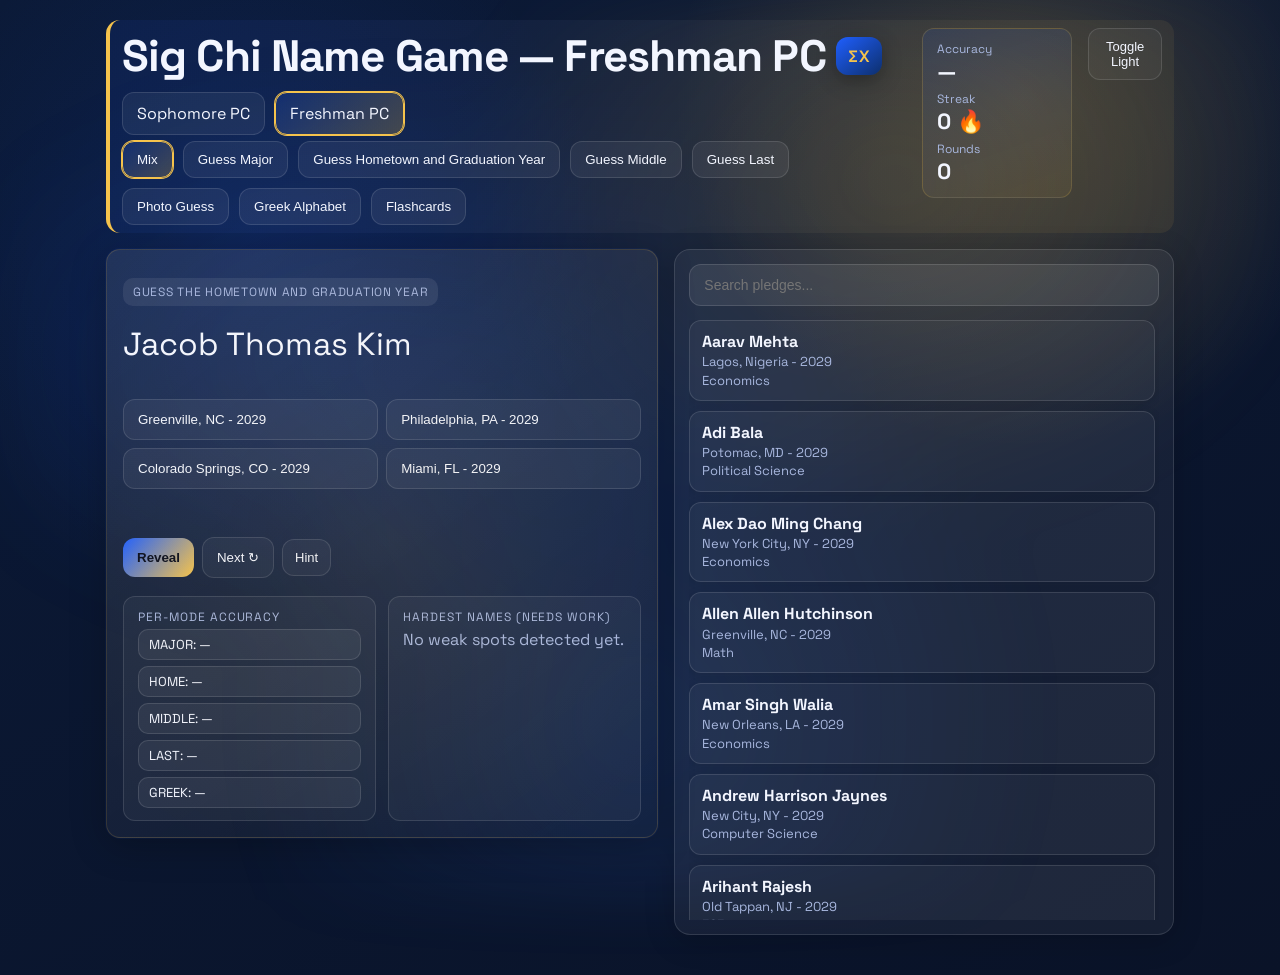
==== freshmen.html @ 08cf3174 "freshsman perm" ====
<!DOCTYPE html>
<html lang="en">
<head>
  <meta charset="UTF-8">
  <meta name="viewport" content="width=device-width, initial-scale=1.0">
  <title>Sig Chi Name Game — Freshman PC</title>
  <link rel="stylesheet" href="style.css">
  <link rel="preconnect" href="https://fonts.googleapis.com">
  <link rel="preconnect" href="https://fonts.gstatic.com" crossorigin>
  <link href="https://fonts.googleapis.com/css2?family=Space+Grotesk:wght@400;500;600;700&family=Manrope:wght@500;700&display=swap" rel="stylesheet">
</head>
<body>
  <div class="bg-gradient"></div>
  <main class="app">
    <header class="hero">
      <div>
        <div class="title-line">
          <h1>Sig Chi Name Game — Freshman PC</h1>
          <span class="crest-chip" aria-hidden="true">ΣΧ</span>
        </div>
        <nav class="year-nav" aria-label="Select pledge class">
          <a class="chip" href="index.html">Sophomore PC</a>
          <a class="chip active" aria-current="page" href="freshmen.html">Freshman PC</a>
        </nav>
        <div class="mode-buttons" role="group" aria-label="Game modes">
          <button class="chip active" data-mode="mix">Mix</button>
          <button class="chip" data-mode="major">Guess Major</button>
          <button class="chip" data-mode="home">Guess Hometown and Graduation Year</button>
          <button class="chip" data-mode="middle">Guess Middle</button>
          <button class="chip" data-mode="last">Guess Last</button>
          <button class="chip" data-mode="photo">Photo Guess</button>
          <button class="chip" data-mode="greek">Greek Alphabet</button>
          <button class="chip" data-mode="flash">Flashcards</button>
        </div>
      </div>
      <div class="stat-block">
        <div><span>Accuracy</span><strong id="stat-accuracy">—</strong></div>
        <div><span>Streak</span><strong id="stat-streak">0 🔥</strong></div>
        <div><span>Rounds</span><strong id="stat-rounds">0</strong></div>
      </div>
      <div class="toggles">
        <button id="btn-theme" class="ghost small">Toggle Light</button>
      </div>
    </header>

    <section class="game">
      <div class="card" id="card">
        <div class="card-top">
          <p class="tag" id="ask-label">Guess the major</p>
          <p class="name" id="name"></p>
          <p class="aka" id="aka"></p>
        </div>
        <div class="photo-wrap" id="photo-wrap">
          <img id="photo" alt="Pledge photo">
        </div>
        <div class="clue" id="clue"></div>
        <div class="prompt" id="prompt"></div>
        <div class="options" id="options"></div>
        <div class="reveal" id="reveal"></div>
        <div class="actions">
          <button id="btn-reveal" class="primary">Reveal</button>
          <button id="btn-next" class="ghost">Next ↻</button>
          <button id="btn-flip" class="ghost small">Flip Flash Side</button>
          <button id="btn-hint" class="ghost small">Hint</button>
          <div class="manual-score" id="manual-score">
            <button data-mark="got">I knew it ✅</button>
            <button data-mark="miss">Missed 🙃</button>
          </div>
        </div>

      <section class="dash">
        <div class="dash-card">
          <p class="label">Per-Mode Accuracy</p>
          <div class="mode-accuracy" id="mode-accuracy"></div>
        </div>
        <div class="dash-card">
          <p class="label">Hardest Names (needs work)</p>
          <div class="hardest" id="hardest"></div>
        </div>
      </section>

      </div>

      <aside class="sidebar">
        <div class="mini-search">
          <input id="filter" type="search" placeholder="Search pledges..." autocomplete="off">
        </div>
        <div class="list" id="quicklist"></div>
      </aside>
    </section>
  </main>
  <script src="data-freshmen.js"></script>
  <script src="script.js"></script>
</body>
</html>
---- style.css ----
:root {
  --bg-1: #0a1328;          /* deep Sigma Chi blue */
  --bg-2: #0b1a38;
  --accent: #f5c34c;        /* old gold */
  --accent-2: #ffd773;
  --card: rgba(255, 255, 255, 0.06);
  --card-border: rgba(255, 255, 255, 0.12);
  --text: #f3f6ff;
  --muted: #a8b7de;
  --good: #7ee0a3;
  --bad: #ff8b7c;
}

*,
*::before,
*::after {
  box-sizing: border-box;
}

body {
  margin: 0;
  min-height: 100vh;
  font-family: "Space Grotesk", "Manrope", system-ui, -apple-system, sans-serif;
  color: var(--text);
  background: radial-gradient(circle at 20% 25%, rgba(31, 95, 255, 0.12), transparent 28%),
              radial-gradient(circle at 80% 10%, rgba(245, 195, 76, 0.16), transparent 26%),
              linear-gradient(150deg, var(--bg-2), var(--bg-1)),
              repeating-linear-gradient(
                45deg,
                rgba(245, 195, 76, 0.05),
                rgba(245, 195, 76, 0.05) 10px,
                transparent 10px,
                transparent 30px
              );
}

.bg-gradient {
  position: fixed;
  inset: 0;
  background: radial-gradient(ellipse at 30% 40%, rgba(31, 95, 255, 0.12), transparent 40%),
              radial-gradient(ellipse at 70% 20%, rgba(245, 195, 76, 0.14), transparent 35%),
              radial-gradient(ellipse at 50% 80%, rgba(64, 131, 255, 0.12), transparent 45%);
  filter: blur(30px);
  z-index: -1;
}

.app {
  max-width: 1100px;
  margin: 20px auto 40px;
  padding: 0 16px;
}

.hero {
  display: flex;
  align-items: flex-start;
  justify-content: space-between;
  gap: 16px;
  margin-bottom: 16px;
  padding: 8px 12px 8px 12px;
  border-left: 4px solid var(--accent);
  background: linear-gradient(120deg, rgba(31, 95, 255, 0.08), rgba(245, 195, 76, 0.08));
  border-radius: 14px;
}

.toggles {
  display: flex;
  gap: 10px;
  flex-wrap: wrap;
  margin-left: auto;
}

.eyebrow {
  letter-spacing: 0.14em;
  text-transform: uppercase;
  font-size: 12px;
  color: var(--muted);
  margin: 0 0 6px;
}

h1 {
  margin: 0;
  font-size: clamp(30px, 6vw, 44px);
  letter-spacing: -0.02em;
}

.title-line {
  display: inline-flex;
  align-items: center;
  gap: 10px;
}

.year-nav {
  display: flex;
  gap: 10px;
  flex-wrap: wrap;
  margin: 8px 0 6px;
}

.year-nav .chip {
  text-decoration: none;
}

.crest-chip {
  display: inline-flex;
  align-items: center;
  justify-content: center;
  padding: 8px 12px;
  border-radius: 12px;
  background: linear-gradient(140deg, #1f5fff, #0d2f6c);
  color: #f5c34c;
  font-weight: 700;
  letter-spacing: 0.08em;
  box-shadow: 0 6px 20px rgba(0, 0, 0, 0.3);
}

.lede {
  color: var(--muted);
  margin: 8px 0 14px;
  max-width: 620px;
}

.mode-buttons {
  display: flex;
  flex-wrap: wrap;
  gap: 10px;
}

.chip {
  border: 1px solid var(--card-border);
  background: var(--card);
  color: var(--text);
  padding: 10px 14px;
  border-radius: 12px;
  cursor: pointer;
  transition: transform 0.15s ease, border-color 0.15s ease, box-shadow 0.15s ease;
}

.chip:hover {
  transform: translateY(-1px);
  border-color: rgba(255, 255, 255, 0.25);
}

.chip.active {
  border-color: var(--accent);
  box-shadow: 0 0 0 1px var(--accent);
  background: linear-gradient(140deg, rgba(31, 95, 255, 0.18), rgba(245, 195, 76, 0.22));
}

.stat-block {
  display: grid;
  grid-template-columns: repeat(auto-fit, minmax(120px, 1fr));
  gap: 6px;
  padding: 12px 14px;
  border-radius: 12px;
  background: linear-gradient(160deg, rgba(31, 95, 255, 0.12), rgba(245, 195, 76, 0.08));
  border: 1px solid rgba(245, 195, 76, 0.18);
}

.stat-block div span {
  display: block;
  color: var(--muted);
  font-size: 12px;
}

.stat-block strong {
  font-size: 22px;
  letter-spacing: -0.01em;
}

.game {
  display: grid;
  grid-template-columns: 1.05fr 0.95fr;
  gap: 16px;
  align-items: start;
}

.card {
  border: 1px solid rgba(245, 195, 76, 0.16);
  background: linear-gradient(145deg, rgba(255, 255, 255, 0.09), rgba(255, 255, 255, 0.02));
  padding: 16px;
  border-radius: 14px;
  box-shadow: 0 8px 36px rgba(0, 0, 0, 0.24), 0 0 0 1px rgba(31, 95, 255, 0.08);
  position: relative;
  overflow: hidden;
}

.card::after {
  content: "";
  position: absolute;
  inset: -20% -40%;
  background: radial-gradient(circle, rgba(245, 195, 76, 0.08), transparent 55%);
  transform: rotate(-8deg);
  pointer-events: none;
}

.card-top {
  margin-bottom: 12px;
}

.photo-wrap {
  display: none;
  margin: 8px 0 12px;
  border-radius: 12px;
  overflow: hidden;
  border: 1px solid rgba(245, 195, 76, 0.16);
  box-shadow: 0 8px 24px rgba(0,0,0,0.25);
  max-height: 320px;
  background: rgba(0,0,0,0.2);
  display: flex;
  align-items: center;
  justify-content: center;
}

.photo-wrap img {
  display: block;
  width: 100%;
  height: auto;
  max-height: 320px;
  object-fit: contain;
}

.tag {
  display: inline-flex;
  background: rgba(255, 255, 255, 0.08);
  color: var(--muted);
  padding: 6px 10px;
  border-radius: 10px;
  font-size: 12px;
  letter-spacing: 0.06em;
  text-transform: uppercase;
}

.name {
  font-size: clamp(26px, 3vw, 32px);
  margin: 6px 0 2px;
}

.aka {
  color: var(--muted);
  margin: 0 0 10px;
}

.clue {
  display: inline-flex;
  align-items: center;
  gap: 8px;
  padding: 8px 12px;
  margin-bottom: 12px;
  background: rgba(255, 255, 255, 0.06);
  border: 1px dashed var(--card-border);
  border-radius: 12px;
  color: var(--muted);
  font-size: 14px;
}

.clue strong {
  color: var(--text);
  letter-spacing: 0.01em;
}

.prompt {
  display: none;
  grid-template-columns: repeat(auto-fit, minmax(200px, 1fr));
  gap: 12px;
  padding: 14px;
  border-radius: 12px;
  border: 1px dashed var(--card-border);
  background: rgba(255, 255, 255, 0.06);
  margin-bottom: 10px;
}

.prompt .value {
  margin: 0;
  font-size: 18px;
}

.options {
  display: grid;
  grid-template-columns: repeat(auto-fit, minmax(200px, 1fr));
  gap: 8px;
  margin-bottom: 10px;
}

.option-btn {
  border: 1px solid var(--card-border);
  background: rgba(255, 255, 255, 0.05);
  color: var(--text);
  padding: 12px 14px;
  border-radius: 12px;
  cursor: pointer;
  text-align: left;
  transition: transform 0.12s ease, border-color 0.12s ease, background 0.12s ease;
}

.option-btn:hover { transform: translateY(-1px); }
.option-btn.correct { border-color: var(--accent); background: rgba(245, 195, 76, 0.18); }
.option-btn.wrong { border-color: var(--bad); background: rgba(255, 139, 124, 0.12); }
.option-btn.disabled { opacity: 0.6; pointer-events: none; }

.reveal {
  display: grid;
  grid-template-columns: repeat(auto-fit, minmax(200px, 1fr));
  gap: 10px;
  padding: 12px;
  border-radius: 12px;
  border: 1px dashed var(--card-border);
  background: rgba(255, 255, 255, 0.04);
  opacity: 0;
  transform: translateY(6px);
  transition: all 0.2s ease;
}

.reveal.visible {
  opacity: 1;
  transform: translateY(0);
}

.label {
  color: var(--muted);
  font-size: 12px;
  letter-spacing: 0.08em;
  text-transform: uppercase;
  margin: 0 0 4px;
}

.value {
  margin: 0;
  font-size: 18px;
}

.actions {
  display: flex;
  gap: 8px;
  align-items: center;
  flex-wrap: wrap;
  margin-top: 12px;
}

.primary,
.ghost,
.manual-score button {
  border: 1px solid var(--card-border);
  background: rgba(255, 255, 255, 0.06);
  color: var(--text);
  padding: 12px 14px;
  border-radius: 12px;
  cursor: pointer;
  transition: transform 0.12s ease, border-color 0.12s ease, background 0.12s ease;
}

.primary {
  background: linear-gradient(130deg, #1f5fff, #f5c34c);
  color: #0c1020;
  border: none;
  font-weight: 700;
}

.primary:hover,
.ghost:hover,
.manual-score button:hover {
  transform: translateY(-1px);
  border-color: rgba(255, 255, 255, 0.3);
}

.ghost {
  background: rgba(255, 255, 255, 0.04);
}

.small {
  padding: 10px 12px;
  font-size: 13px;
}

.manual-score {
  display: none;
  gap: 8px;
}

.manual-score button {
  padding: 10px 12px;
}

.sidebar {
  border: 1px solid var(--card-border);
  background: rgba(255, 255, 255, 0.05);
  border-radius: 16px;
  padding: 14px;
  height: 100%;
  box-shadow: 0 6px 30px rgba(0, 0, 0, 0.18);
}

.mini-search input {
  width: 100%;
  padding: 12px 14px;
  border-radius: 12px;
  border: 1px solid var(--card-border);
  background: rgba(255, 255, 255, 0.08);
  color: var(--text);
  font-size: 14px;
}

.list {
  margin-top: 14px;
  display: grid;
  grid-template-columns: repeat(auto-fit, minmax(240px, 1fr));
  gap: 10px;
  max-height: 600px;
  overflow: auto;
  padding-right: 4px;
}

.list-card {
  border: 1px solid var(--card-border);
  background: rgba(255, 255, 255, 0.04);
  border-radius: 12px;
  padding: 10px 12px;
  line-height: 1.4;
  box-shadow: 0 1px 8px rgba(0, 0, 0, 0.12);
}

.list-card strong { display: block; }
.list-card .meta { color: var(--muted); font-size: 13px; }

.dash {
  margin-top: 18px;
  display: grid;
  grid-template-columns: repeat(auto-fit, minmax(220px, 1fr));
  gap: 12px;
}

.dash-card {
  border: 1px solid var(--card-border);
  background: rgba(255, 255, 255, 0.04);
  border-radius: 12px;
  padding: 12px 14px;
  min-height: 90px;
}

.mode-accuracy,
.hardest {
  display: grid;
  gap: 6px;
}

.badge {
  display: inline-flex;
  align-items: center;
  gap: 6px;
  padding: 6px 10px;
  border-radius: 10px;
  background: rgba(255, 255, 255, 0.06);
  border: 1px solid var(--card-border);
  font-size: 13px;
}

.theme-light {
  --bg-1: #f8fbff;
  --bg-2: #e8f0ff;
  --card: rgba(0, 16, 40, 0.04);
  --card-border: rgba(0, 16, 40, 0.12);
  --text: #0c1830;
  --muted: #5b6a8d;
  --good: #1f8f58;
  --bad: #c7332c;
  background: radial-gradient(circle at 20% 25%, rgba(31, 95, 255, 0.12), transparent 28%),
              radial-gradient(circle at 80% 10%, rgba(245, 195, 76, 0.16), transparent 26%),
              linear-gradient(150deg, #f5f8ff, #e8f0ff);
}

@media (max-width: 980px) {
  .game {
    grid-template-columns: 1fr;
  }
  .hero { flex-direction: column; gap: 14px; }
}

@media (max-width: 640px) {
  body { padding-bottom: 36px; }
  .hero { padding: 10px 12px; }
  .mode-buttons { gap: 8px; }
  .chip { padding: 8px 12px; border-radius: 10px; }
  .card, .sidebar { padding: 12px; }
  .name { font-size: clamp(22px, 7vw, 28px); }
  .options { grid-template-columns: 1fr; gap: 8px; }
  .stat-block { grid-template-columns: repeat(auto-fit, minmax(120px, 1fr)); }
  .stat-block strong { font-size: 18px; }
  .app { padding: 0 12px; margin: 16px auto 36px; }
  .actions {
    gap: 8px;
    display: grid;
    grid-template-columns: repeat(auto-fit, minmax(120px, 1fr));
  }
  .primary, .ghost, .manual-score button { padding: 10px 12px; width: 100%; }
  .small { padding: 8px 10px; }
  .photo-wrap img { max-height: 260px; object-fit: cover; }
}
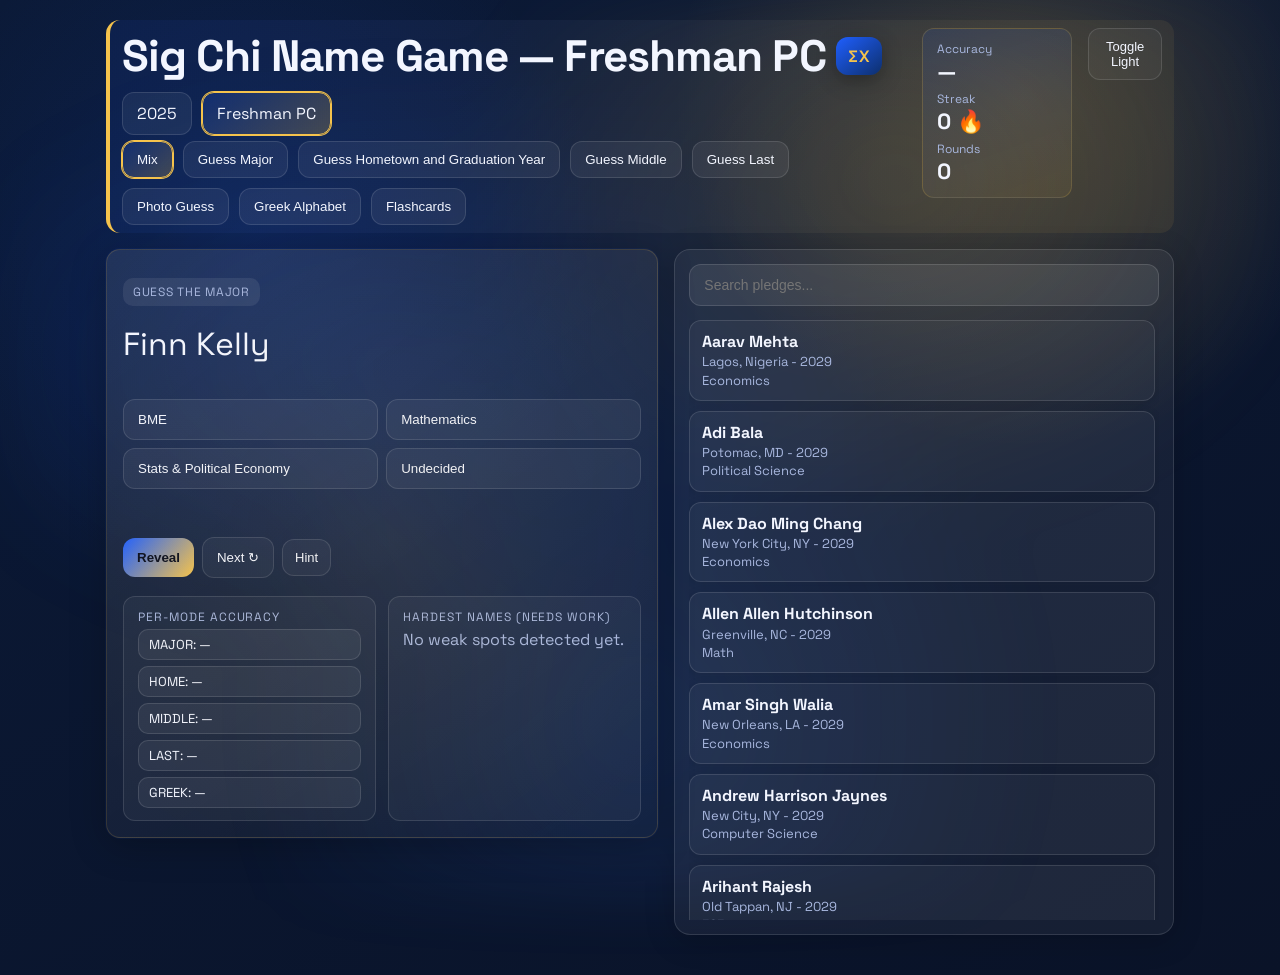
==== commit 4fa7b4f0: "rename" ====
--- a/freshmen.html
+++ b/freshmen.html
@@ -19,7 +19,7 @@
           <span class="crest-chip" aria-hidden="true">ΣΧ</span>
         </div>
         <nav class="year-nav" aria-label="Select pledge class">
-          <a class="chip" href="index.html">Sophomore PC</a>
+          <a class="chip" href="index.html">2025</a>
           <a class="chip active" aria-current="page" href="freshmen.html">Freshman PC</a>
         </nav>
         <div class="mode-buttons" role="group" aria-label="Game modes">
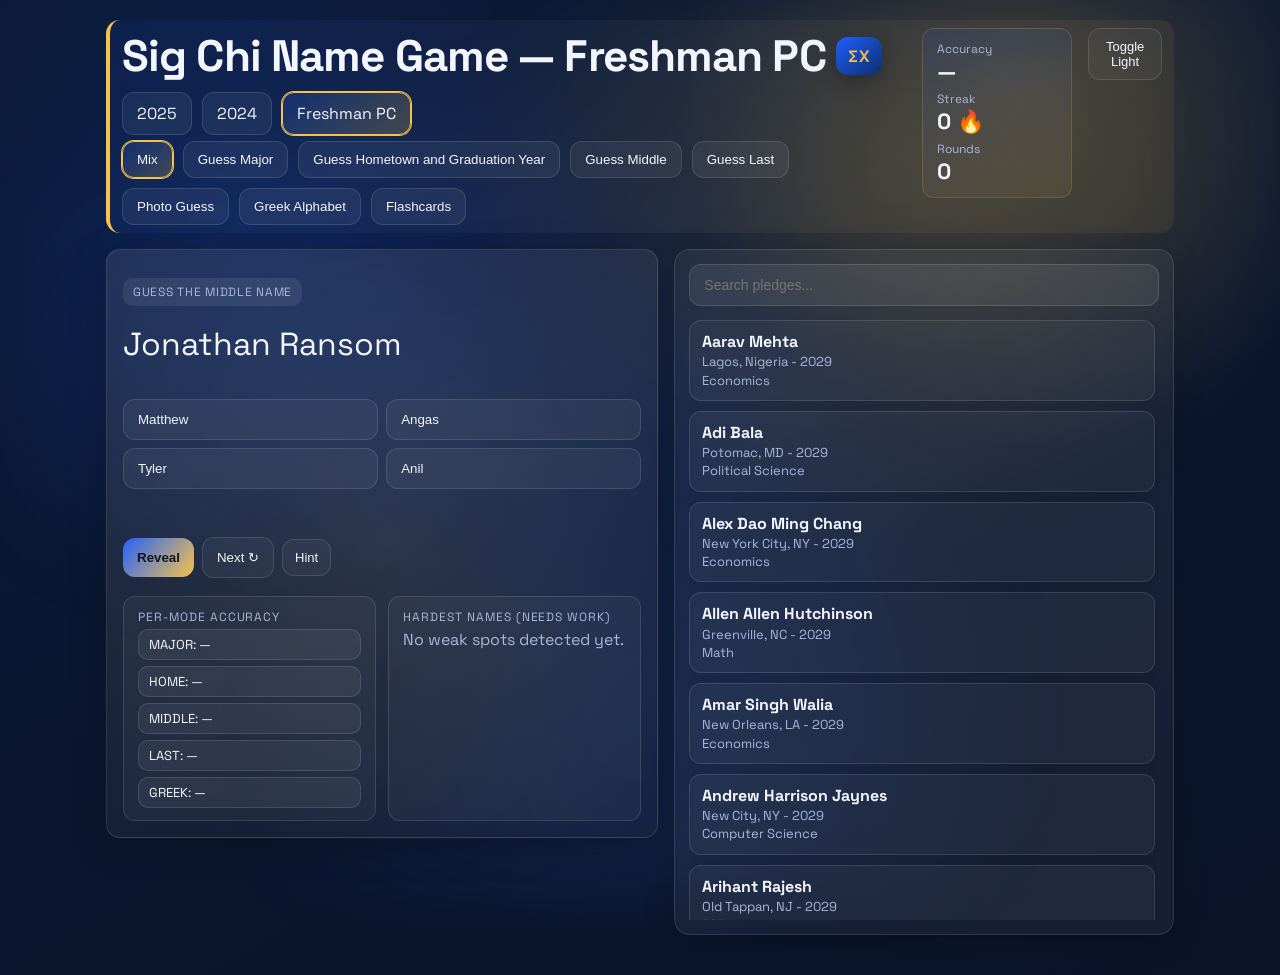
==== commit 11e4c26b: "24 pc added" ====
--- a/freshmen.html
+++ b/freshmen.html
@@ -20,6 +20,7 @@
         </div>
         <nav class="year-nav" aria-label="Select pledge class">
           <a class="chip" href="index.html">2025</a>
+          <a class="chip" href="24pc.html">2024</a>
           <a class="chip active" aria-current="page" href="freshmen.html">Freshman PC</a>
         </nav>
         <div class="mode-buttons" role="group" aria-label="Game modes">
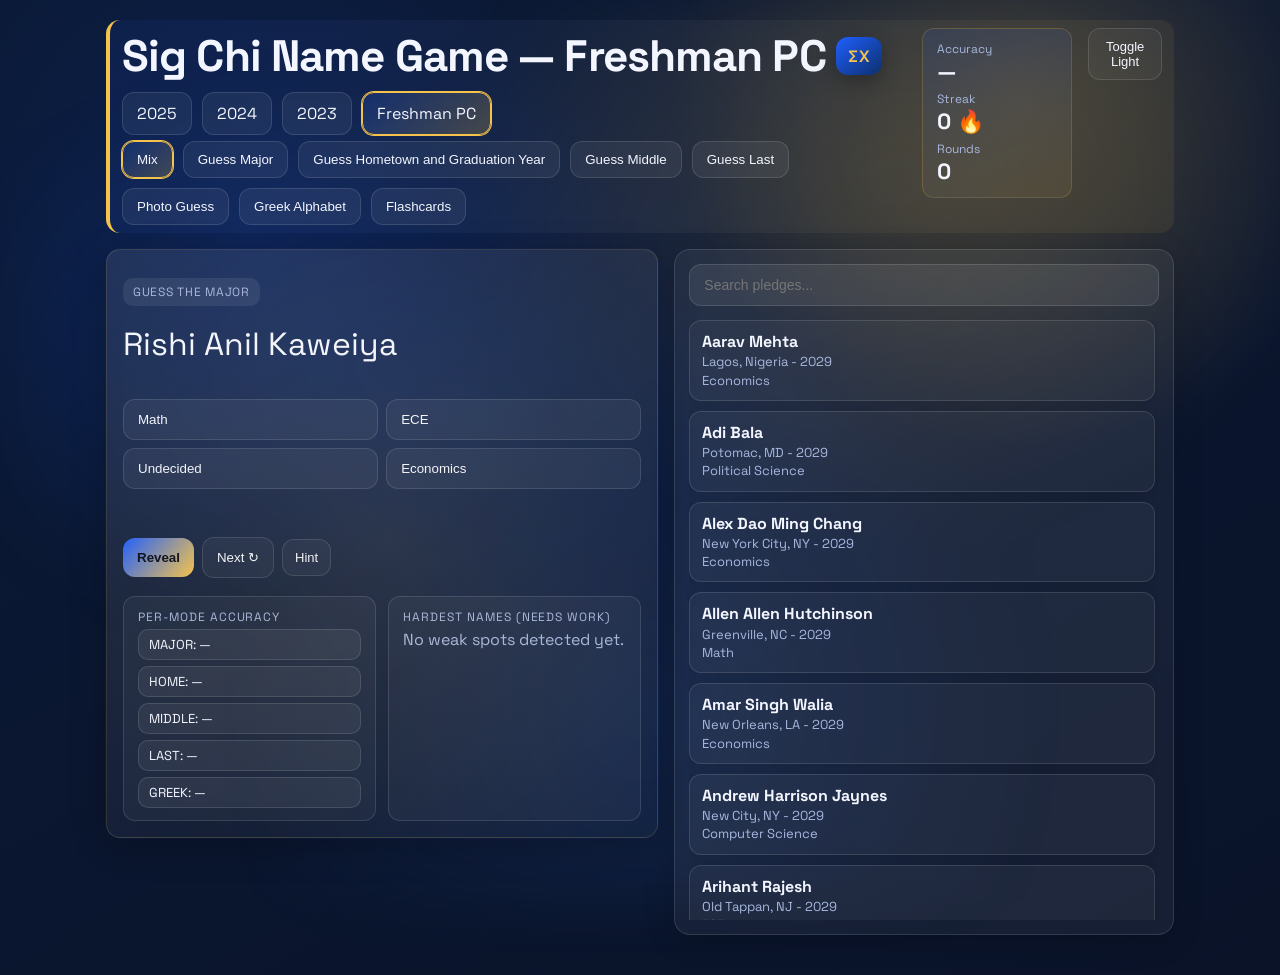
==== commit 85e5c58e: "Add 2023 PC page and data, wire into year nav" ====
--- a/freshmen.html
+++ b/freshmen.html
@@ -21,6 +21,7 @@
         <nav class="year-nav" aria-label="Select pledge class">
           <a class="chip" href="index.html">2025</a>
           <a class="chip" href="24pc.html">2024</a>
+          <a class="chip" href="23pc.html">2023</a>
           <a class="chip active" aria-current="page" href="freshmen.html">Freshman PC</a>
         </nav>
         <div class="mode-buttons" role="group" aria-label="Game modes">
